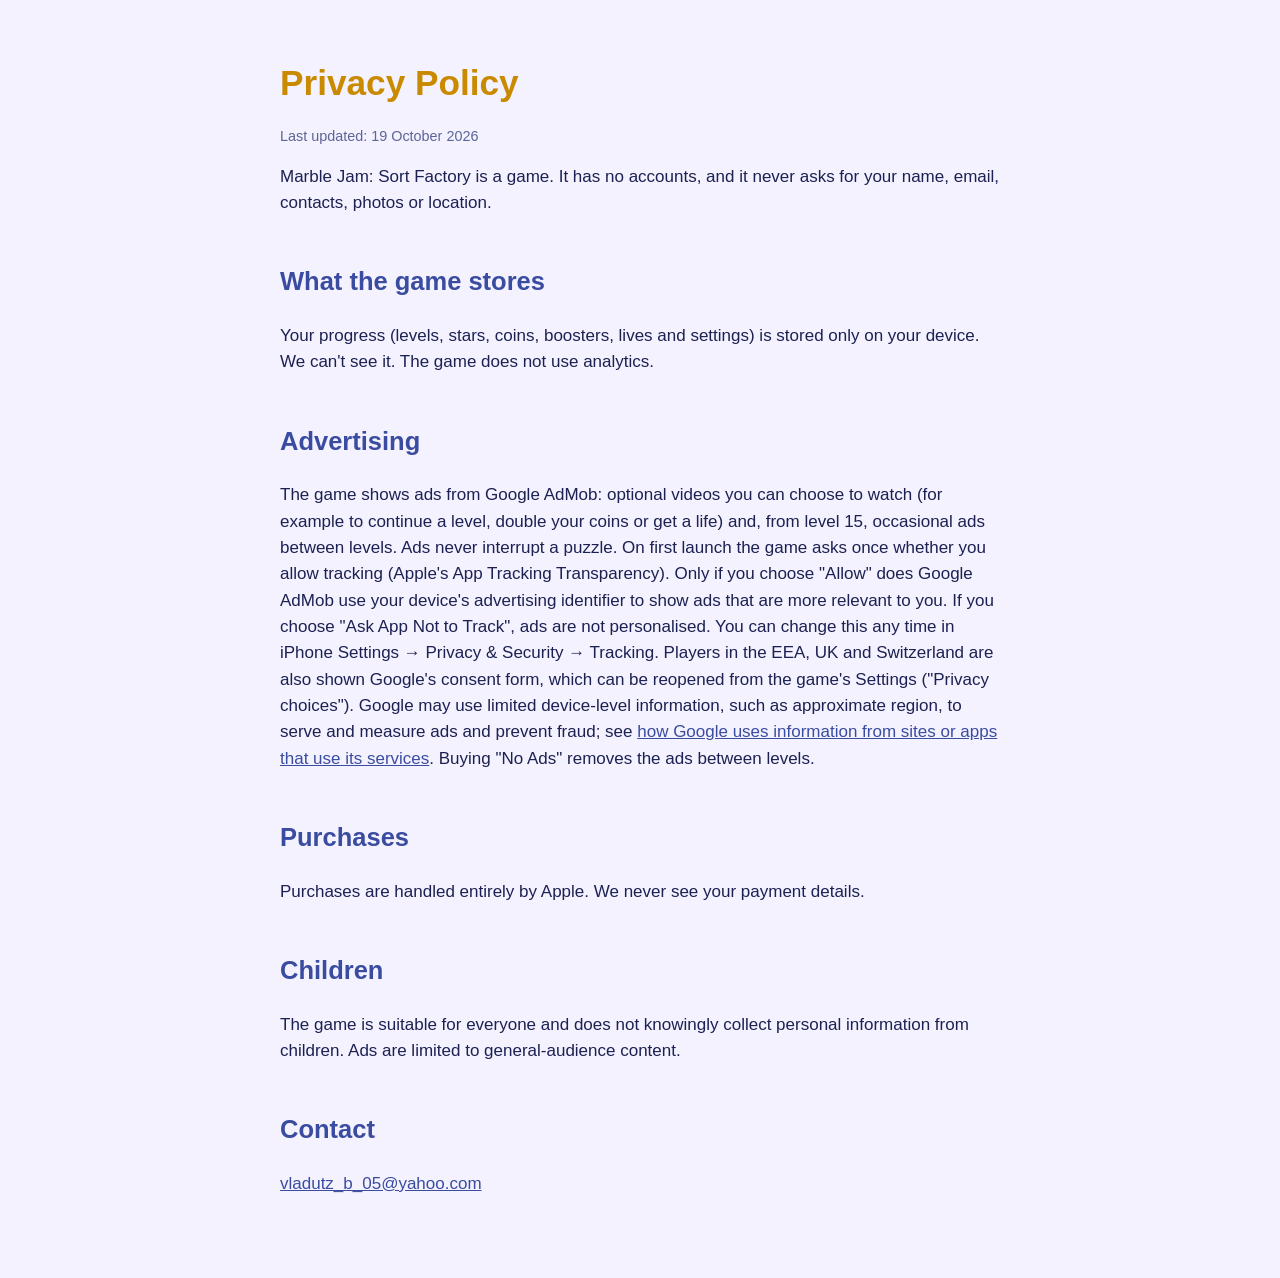
==== privacy.html @ ab6e47e6 "Marble Jam support and privacy pages" ====
<!doctype html><html lang="en"><head><meta charset="utf-8"><meta name="viewport" content="width=device-width,initial-scale=1">
<title>Marble Jam Privacy Policy</title><link rel="stylesheet" href="style.css"></head><body><main>
<h1>Privacy Policy</h1><p class="small">Last updated: 19 October 2026</p>
<p>Marble Jam: Sort Factory is a game. It has no accounts, and it never asks for your name, email, contacts, photos or location.</p>
<h2>What the game stores</h2><p>Your progress (levels, stars, coins, boosters, lives and settings) is stored only on your device. We can't see it. The game does not use analytics.</p>
<h2>Advertising</h2><p>The game shows ads from Google AdMob: optional videos you can choose to watch (for example to continue a level, double your coins or get a life) and, from level 15, occasional ads between levels. Ads never interrupt a puzzle. On first launch the game asks once whether you allow tracking (Apple's App Tracking Transparency). Only if you choose "Allow" does Google AdMob use your device's advertising identifier to show ads that are more relevant to you. If you choose "Ask App Not to Track", ads are not personalised. You can change this any time in iPhone Settings → Privacy &amp; Security → Tracking. Players in the EEA, UK and Switzerland are also shown Google's consent form, which can be reopened from the game's Settings ("Privacy choices"). Google may use limited device-level information, such as approximate region, to serve and measure ads and prevent fraud; see <a href="https://policies.google.com/technologies/partner-sites">how Google uses information from sites or apps that use its services</a>. Buying "No Ads" removes the ads between levels.</p>
<h2>Purchases</h2><p>Purchases are handled entirely by Apple. We never see your payment details.</p>
<h2>Children</h2><p>The game is suitable for everyone and does not knowingly collect personal information from children. Ads are limited to general-audience content.</p>
<h2>Contact</h2><p><a href="mailto:vladutz_b_05@yahoo.com">vladutz_b_05@yahoo.com</a></p>
</main></body></html>
---- style.css ----
:root { --bg: #f4f2ff; --ink: #1c2152; --soft: #5d6496; --accent: #3a4ca0; --gold: #c98a00; }
@media (prefers-color-scheme: dark) { :root { --bg: #161c4a; --ink: #eef0ff; --soft: #aab2e6; --accent: #9fb6ff; --gold: #ffc93c; } }
body { margin: 0; font: 17px/1.55 -apple-system, BlinkMacSystemFont, "Segoe UI", sans-serif; background: var(--bg); color: var(--ink); }
main { max-width: 720px; margin: 0 auto; padding: 32px 20px 64px; }
h1 { color: var(--gold); font-size: 2.2rem; margin-bottom: .2em; }
h2 { color: var(--accent); margin-top: 1.8em; }
a { color: var(--accent); }
.small { color: var(--soft); font-size: .9rem; }
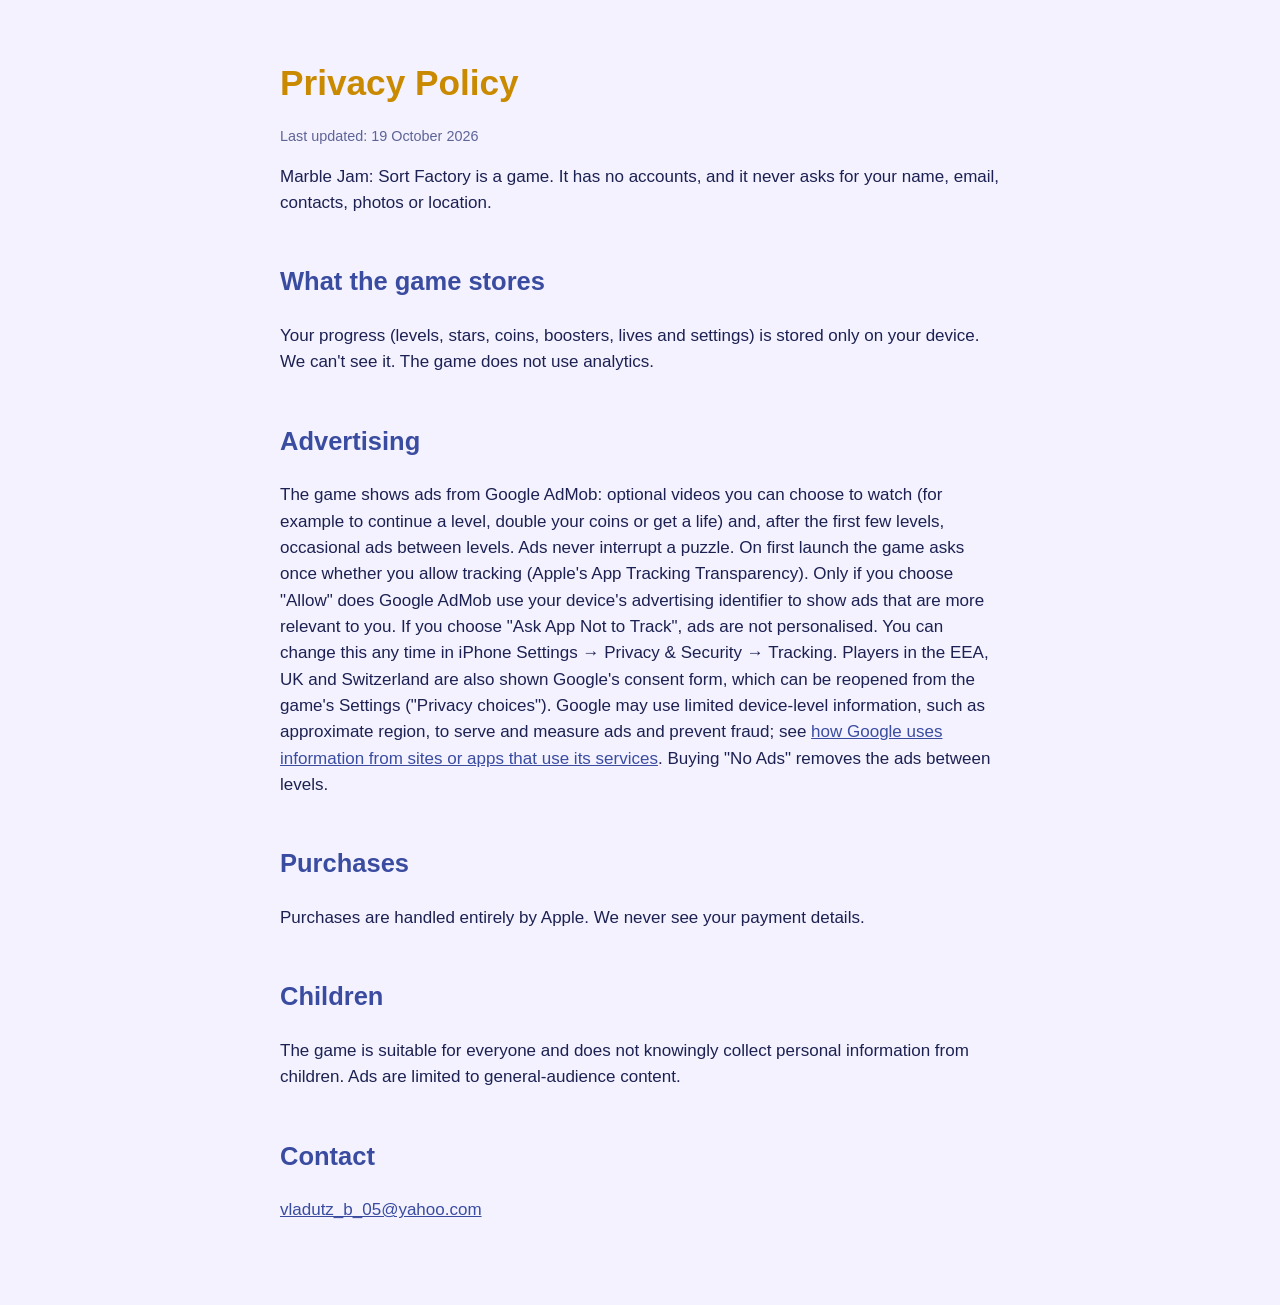
==== commit ed1d4a65: "Privacy: ads between levels start after the first few levels Co-Authored-By: Claude Opus 5.5 <norepl" ====
--- a/privacy.html
+++ b/privacy.html
@@ -3,7 +3,7 @@
 <h1>Privacy Policy</h1><p class="small">Last updated: 19 October 2026</p>
 <p>Marble Jam: Sort Factory is a game. It has no accounts, and it never asks for your name, email, contacts, photos or location.</p>
 <h2>What the game stores</h2><p>Your progress (levels, stars, coins, boosters, lives and settings) is stored only on your device. We can't see it. The game does not use analytics.</p>
-<h2>Advertising</h2><p>The game shows ads from Google AdMob: optional videos you can choose to watch (for example to continue a level, double your coins or get a life) and, from level 15, occasional ads between levels. Ads never interrupt a puzzle. On first launch the game asks once whether you allow tracking (Apple's App Tracking Transparency). Only if you choose "Allow" does Google AdMob use your device's advertising identifier to show ads that are more relevant to you. If you choose "Ask App Not to Track", ads are not personalised. You can change this any time in iPhone Settings → Privacy &amp; Security → Tracking. Players in the EEA, UK and Switzerland are also shown Google's consent form, which can be reopened from the game's Settings ("Privacy choices"). Google may use limited device-level information, such as approximate region, to serve and measure ads and prevent fraud; see <a href="https://policies.google.com/technologies/partner-sites">how Google uses information from sites or apps that use its services</a>. Buying "No Ads" removes the ads between levels.</p>
+<h2>Advertising</h2><p>The game shows ads from Google AdMob: optional videos you can choose to watch (for example to continue a level, double your coins or get a life) and, after the first few levels, occasional ads between levels. Ads never interrupt a puzzle. On first launch the game asks once whether you allow tracking (Apple's App Tracking Transparency). Only if you choose "Allow" does Google AdMob use your device's advertising identifier to show ads that are more relevant to you. If you choose "Ask App Not to Track", ads are not personalised. You can change this any time in iPhone Settings → Privacy &amp; Security → Tracking. Players in the EEA, UK and Switzerland are also shown Google's consent form, which can be reopened from the game's Settings ("Privacy choices"). Google may use limited device-level information, such as approximate region, to serve and measure ads and prevent fraud; see <a href="https://policies.google.com/technologies/partner-sites">how Google uses information from sites or apps that use its services</a>. Buying "No Ads" removes the ads between levels.</p>
 <h2>Purchases</h2><p>Purchases are handled entirely by Apple. We never see your payment details.</p>
 <h2>Children</h2><p>The game is suitable for everyone and does not knowingly collect personal information from children. Ads are limited to general-audience content.</p>
 <h2>Contact</h2><p><a href="mailto:vladutz_b_05@yahoo.com">vladutz_b_05@yahoo.com</a></p>
